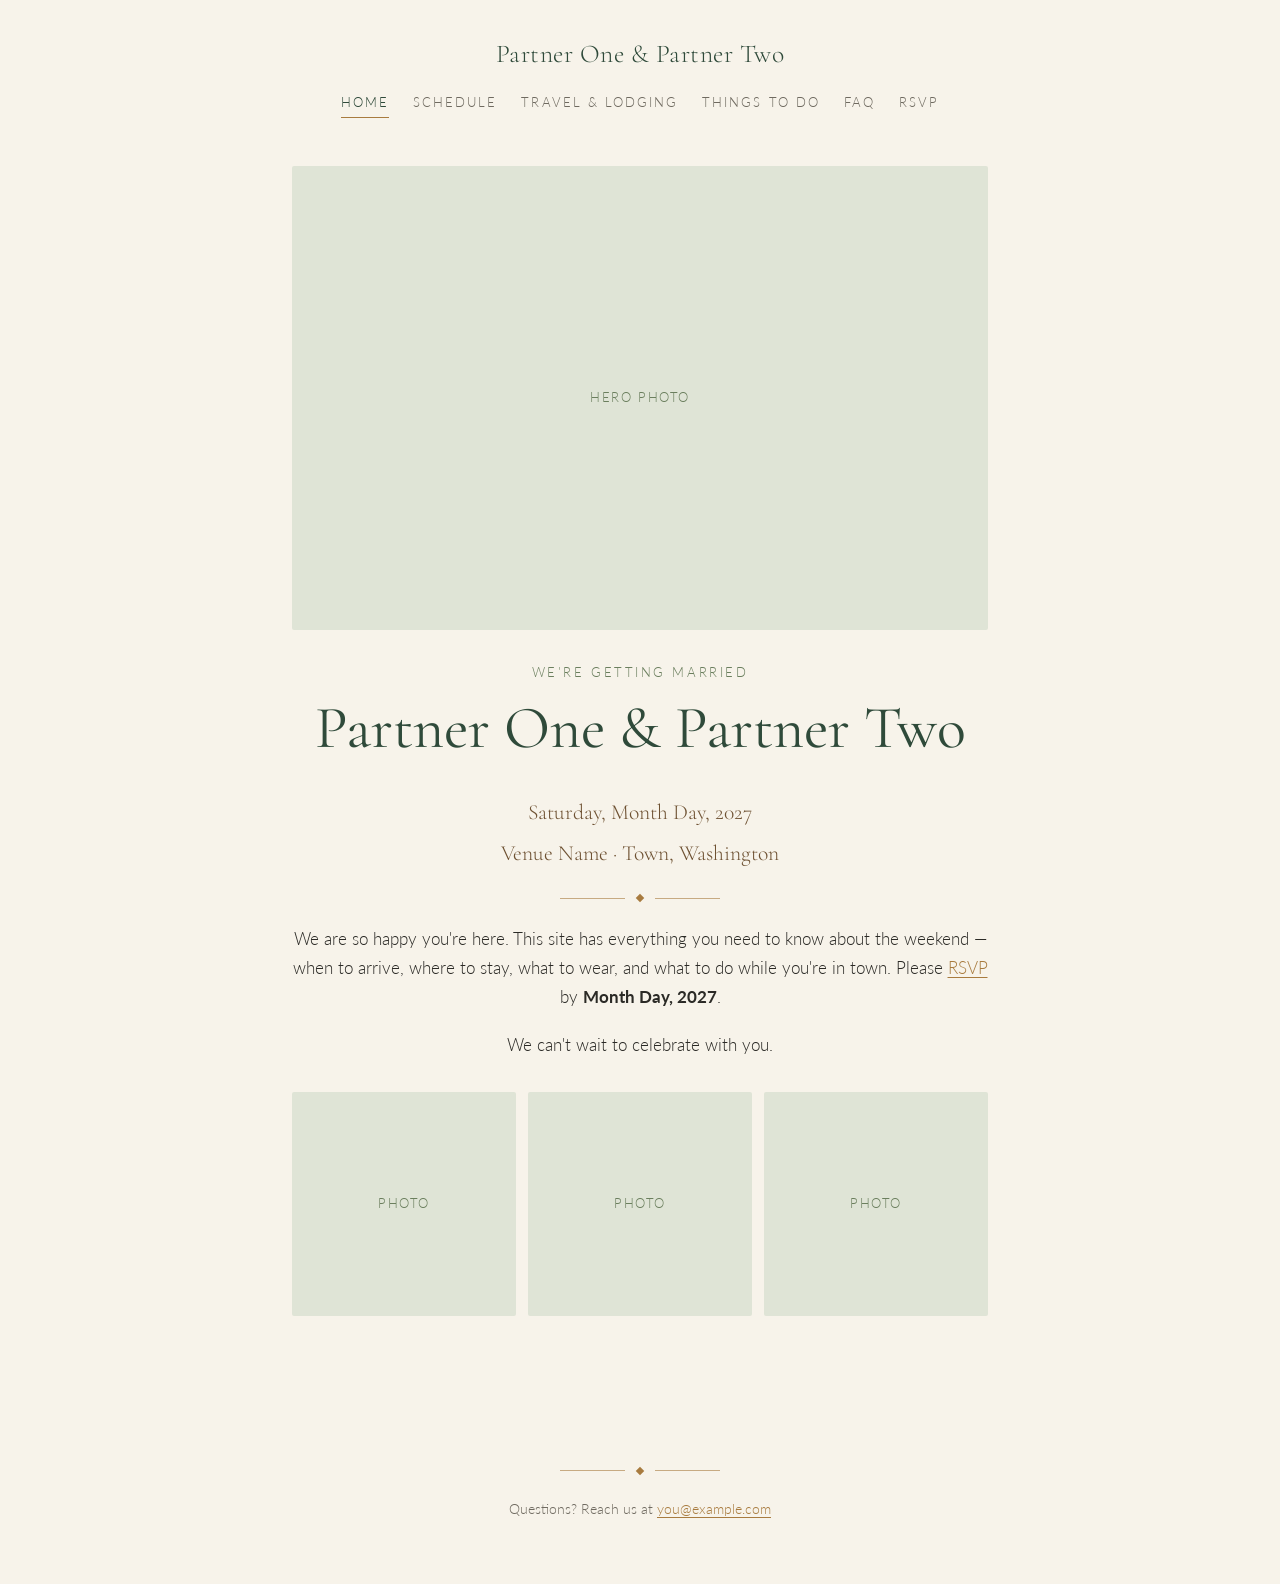
==== index.html @ 651605bc "Initial wedding site: six pages, PNW palette, custom RSVP form Co-Authored-By: Claude Opus 5.5 <nore" ====
<!DOCTYPE html>
<html lang="en">
<head>
  <meta charset="utf-8">
  <meta name="viewport" content="width=device-width, initial-scale=1">
  <!-- Keeps the site out of Google/Bing search results -->
  <meta name="robots" content="noindex, nofollow">
  <title>Partner One &amp; Partner Two</title>
  <link rel="preconnect" href="https://fonts.googleapis.com">
  <link rel="preconnect" href="https://fonts.gstatic.com" crossorigin>
  <link href="https://fonts.googleapis.com/css2?family=Cormorant+Garamond:wght@400;500&family=Lato:wght@300;400;700&display=swap" rel="stylesheet">
  <link rel="stylesheet" href="css/style.css">
</head>
<body>

  <header class="site-header">
    <a class="site-title" href="index.html">Partner One &amp; Partner Two</a>
    <nav class="site-nav">
      <a href="index.html" aria-current="page">Home</a>
      <a href="schedule.html">Schedule</a>
      <a href="travel.html">Travel &amp; Lodging</a>
      <a href="things-to-do.html">Things to Do</a>
      <a href="faq.html">FAQ</a>
      <a href="rsvp.html">RSVP</a>
    </nav>
  </header>

  <main>
    <section class="hero">
      <!-- PHOTO: delete the placeholder div and un-comment the img line below -->
      <!-- <img class="ratio-wide" src="images/hero.jpg" alt="Hero photo"> -->
      <div class="photo-placeholder ratio-wide">Hero photo</div>

      <p class="eyebrow">We're getting married</p>
      <h1>Partner One &amp; Partner Two</h1>
      <p class="details">Saturday, Month Day, 2027</p>
      <p class="details">Venue Name &middot; Town, Washington</p>

      <div class="divider"><span></span></div>

      <p>We are so happy you're here. This site has everything you need to know about the
      weekend &mdash; when to arrive, where to stay, what to wear, and what to do while
      you're in town. Please <a href="rsvp.html">RSVP</a> by <strong>Month Day, 2027</strong>.</p>

      <p>We can't wait to celebrate with you.</p>
    </section>

    <div class="photo-row">
      <!-- PHOTO: delete the placeholder div and un-comment the img line below -->
      <!-- <img class="ratio-square" src="images/photo-1.jpg" alt="Photo"> -->
      <div class="photo-placeholder">Photo</div>
      <!-- PHOTO: delete the placeholder div and un-comment the img line below -->
      <!-- <img class="ratio-square" src="images/photo-2.jpg" alt="Photo"> -->
      <div class="photo-placeholder">Photo</div>
      <!-- PHOTO: delete the placeholder div and un-comment the img line below -->
      <!-- <img class="ratio-square" src="images/photo-3.jpg" alt="Photo"> -->
      <div class="photo-placeholder">Photo</div>
    </div>
  </main>

  <footer class="site-footer">
    <div class="divider"><span></span></div>
    <p>Questions? Reach us at <a href="mailto:you@example.com">you@example.com</a></p>
  </footer>
</body>
</html>
---- css/style.css ----
/* ==========================================================
   Wedding site styles
   Palette: Pacific Northwest greens + golden browns
   ========================================================== */

:root {
  --fir: #2f4a3a;         /* deep evergreen — headings, nav */
  --moss: #6b7f5e;        /* soft moss — accents */
  --sage: #dfe4d6;        /* pale sage — placeholder fills, panels */
  --gold: #a87b3f;        /* golden brown — links, rules */
  --bark: #6e5132;        /* darker brown — hover */
  --cream: #f7f3ea;       /* page background */
  --paper: #fffdf8;       /* cards */
  --ink: #2b2a26;         /* body text */
  --muted: #6f6a60;       /* secondary text */

  --serif: "Cormorant Garamond", Georgia, "Times New Roman", serif;
  --sans: "Lato", "Helvetica Neue", Arial, sans-serif;

  --max: 46rem;
}

* { box-sizing: border-box; }

html { -webkit-text-size-adjust: 100%; }

body {
  margin: 0;
  background: var(--cream);
  color: var(--ink);
  font-family: var(--sans);
  font-size: 1.0625rem;
  line-height: 1.7;
  font-weight: 300;
}

img { max-width: 100%; height: auto; display: block; }

a { color: var(--gold); text-decoration-thickness: 1px; text-underline-offset: 3px; }
a:hover { color: var(--bark); }

h1, h2, h3 {
  font-family: var(--serif);
  font-weight: 500;
  color: var(--fir);
  line-height: 1.2;
  margin: 0 0 0.5em;
}
h1 { font-size: clamp(2.4rem, 7vw, 3.75rem); font-weight: 400; }
h2 { font-size: clamp(1.7rem, 4.5vw, 2.25rem); margin-top: 2.25rem; }
h3 { font-size: 1.4rem; margin-top: 1.75rem; }

p { margin: 0 0 1.1em; }

strong { font-weight: 700; }

/* ---------- Header / nav ---------- */

.site-header {
  text-align: center;
  padding: 2rem 1rem 1rem;
}

.site-title {
  font-family: var(--serif);
  font-size: 1.6rem;
  color: var(--fir);
  text-decoration: none;
  letter-spacing: 0.02em;
}
.site-title:hover { color: var(--fir); }

.site-nav {
  margin-top: 0.75rem;
  display: flex;
  flex-wrap: wrap;
  justify-content: center;
  gap: 0.25rem 1.5rem;
}

.site-nav a {
  color: var(--muted);
  text-decoration: none;
  font-size: 0.8rem;
  letter-spacing: 0.16em;
  text-transform: uppercase;
  padding: 0.25rem 0;
  border-bottom: 1px solid transparent;
}
.site-nav a:hover { color: var(--fir); }
.site-nav a[aria-current="page"] {
  color: var(--fir);
  border-bottom-color: var(--gold);
}

/* ---------- Layout ---------- */

main {
  max-width: var(--max);
  margin: 0 auto;
  padding: 1rem 1.25rem 4rem;
}

.page-intro {
  text-align: center;
  margin: 1.5rem 0 2rem;
}
.page-intro p { color: var(--muted); }

/* Thin gold divider with a small center diamond */
.divider {
  display: flex;
  align-items: center;
  gap: 0.75rem;
  max-width: 10rem;
  margin: 1.5rem auto;
  color: var(--gold);
}
.divider::before, .divider::after {
  content: "";
  flex: 1;
  height: 1px;
  background: currentColor;
  opacity: 0.6;
}
.divider span {
  width: 6px; height: 6px;
  background: currentColor;
  transform: rotate(45deg);
}

/* ---------- Home hero ---------- */

.hero {
  text-align: center;
  margin-top: 1rem;
}
.hero .photo-placeholder, .hero img { margin-bottom: 2rem; }
.hero .eyebrow {
  font-size: 0.8rem;
  letter-spacing: 0.2em;
  text-transform: uppercase;
  color: var(--moss);
  margin-bottom: 0.5rem;
}
.hero .details {
  font-family: var(--serif);
  font-size: 1.35rem;
  color: var(--bark);
  margin: 0.25rem 0;
}

/* ---------- Photos & placeholders ---------- */

.photo {
  border-radius: 2px;
  overflow: hidden;
}

/* Placeholder box — delete these once real photos are in */
.photo-placeholder {
  display: flex;
  align-items: center;
  justify-content: center;
  background: var(--sage);
  color: var(--moss);
  font-size: 0.8rem;
  letter-spacing: 0.12em;
  text-transform: uppercase;
  border-radius: 2px;
  aspect-ratio: 1 / 1;
  width: 100%;
}

.ratio-wide   { aspect-ratio: 3 / 2; }
.ratio-banner { aspect-ratio: 16 / 7; }

img.ratio-wide, img.ratio-banner, img.ratio-square {
  width: 100%;
  object-fit: cover;
}
img.ratio-square { aspect-ratio: 1 / 1; }

.photo-row {
  display: grid;
  grid-template-columns: repeat(3, 1fr);
  gap: 0.75rem;
  margin: 2rem 0;
}
@media (max-width: 520px) {
  .photo-row { gap: 0.5rem; }
}

figure { margin: 2rem 0; }
figcaption {
  font-size: 0.85rem;
  color: var(--muted);
  text-align: center;
  margin-top: 0.5rem;
}

/* ---------- Schedule ---------- */

.timeline {
  list-style: none;
  padding: 0;
  margin: 1.5rem 0;
}
.timeline li {
  display: grid;
  grid-template-columns: 7rem 1fr;
  gap: 1.25rem;
  padding: 1.25rem 0;
  border-top: 1px solid rgba(168, 123, 63, 0.3);
}
.timeline li:last-child { border-bottom: 1px solid rgba(168, 123, 63, 0.3); }
.timeline .time {
  font-family: var(--serif);
  font-size: 1.25rem;
  color: var(--gold);
}
.timeline h3 { margin: 0 0 0.25rem; font-size: 1.3rem; }
.timeline p { margin: 0; color: var(--muted); }
@media (max-width: 520px) {
  .timeline li { grid-template-columns: 1fr; gap: 0.25rem; }
}

/* ---------- Cards (lodging, activities) ---------- */

.cards {
  display: grid;
  grid-template-columns: repeat(auto-fit, minmax(14rem, 1fr));
  gap: 1rem;
  margin: 1.5rem 0;
}
.card {
  background: var(--paper);
  border: 1px solid rgba(47, 74, 58, 0.12);
  padding: 1.25rem 1.25rem 0.5rem;
  border-radius: 2px;
}
.card h3 { margin-top: 0; font-size: 1.3rem; }
.card .meta {
  font-size: 0.8rem;
  letter-spacing: 0.1em;
  text-transform: uppercase;
  color: var(--moss);
  margin-bottom: 0.5rem;
}

/* ---------- FAQ ---------- */

.faq details {
  border-top: 1px solid rgba(168, 123, 63, 0.3);
  padding: 1rem 0;
}
.faq details:last-child { border-bottom: 1px solid rgba(168, 123, 63, 0.3); }
.faq summary {
  font-family: var(--serif);
  font-size: 1.3rem;
  color: var(--fir);
  cursor: pointer;
  list-style: none;
  display: flex;
  justify-content: space-between;
  gap: 1rem;
}
.faq summary::-webkit-details-marker { display: none; }
.faq summary::after {
  content: "+";
  color: var(--gold);
  font-family: var(--sans);
  font-weight: 300;
}
.faq details[open] summary::after { content: "–"; }
.faq details p { margin: 0.75rem 0 0; }

/* ---------- RSVP form ---------- */

.rsvp-form {
  background: var(--paper);
  border: 1px solid rgba(47, 74, 58, 0.12);
  padding: 2rem 1.5rem;
  border-radius: 2px;
}

.field { margin-bottom: 1.5rem; }
.field > label,
.field > legend {
  display: block;
  font-size: 0.8rem;
  letter-spacing: 0.14em;
  text-transform: uppercase;
  color: var(--fir);
  margin-bottom: 0.5rem;
  font-weight: 400;
}
fieldset.field { border: 0; padding: 0; margin-left: 0; margin-right: 0; }

.rsvp-form input[type="text"],
.rsvp-form input[type="email"],
.rsvp-form input[type="number"],
.rsvp-form select,
.rsvp-form textarea {
  width: 100%;
  font: inherit;
  color: var(--ink);
  background: var(--cream);
  border: 1px solid rgba(47, 74, 58, 0.25);
  border-radius: 2px;
  padding: 0.65rem 0.75rem;
}
.rsvp-form textarea { min-height: 6rem; resize: vertical; }
.rsvp-form input:focus,
.rsvp-form select:focus,
.rsvp-form textarea:focus {
  outline: none;
  border-color: var(--gold);
  box-shadow: 0 0 0 3px rgba(168, 123, 63, 0.18);
}

.field > label.choice {
  font-size: 1rem;
  letter-spacing: normal;
  text-transform: none;
  color: var(--ink);
  font-weight: 300;
}
.choice {
  display: flex;
  align-items: center;
  gap: 0.6rem;
  margin: 0.35rem 0;
  cursor: pointer;
}
.choice input { accent-color: var(--fir); width: 1.05rem; height: 1.05rem; }

.button {
  display: inline-block;
  font: inherit;
  font-size: 0.85rem;
  letter-spacing: 0.18em;
  text-transform: uppercase;
  color: var(--paper);
  background: var(--fir);
  border: 0;
  border-radius: 2px;
  padding: 0.9rem 2rem;
  cursor: pointer;
}
.button:hover { background: var(--moss); }
.button:disabled { opacity: 0.6; cursor: default; }

.form-message {
  text-align: center;
  padding: 2rem 1rem;
}
.form-message h2 { margin-top: 0; }
.form-error { color: #9a3b2b; margin-top: 1rem; }

/* ---------- Footer ---------- */

.site-footer {
  text-align: center;
  color: var(--muted);
  font-size: 0.85rem;
  padding: 2rem 1rem 3rem;
}

[hidden] { display: none !important; }
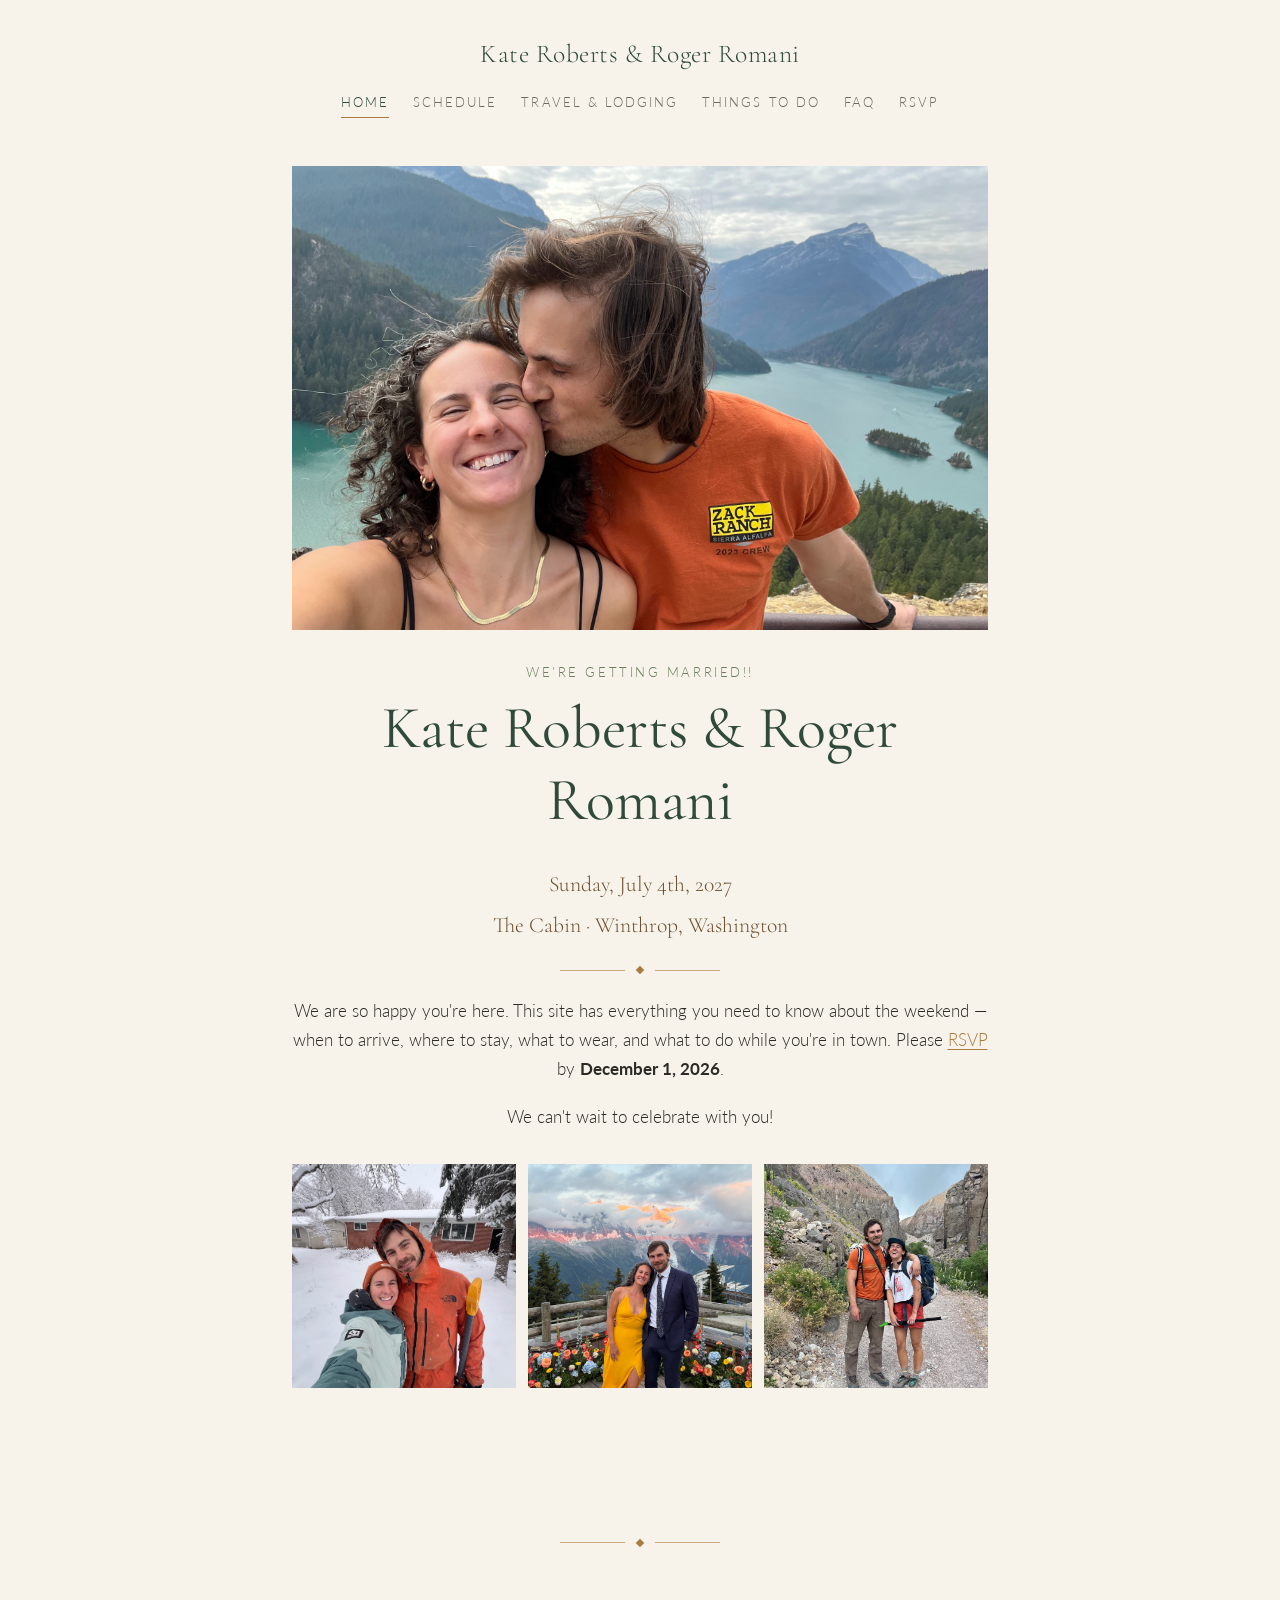
==== commit 8634e894: "Add real content and photos, reformat outdoor activities, hide footer contact Co-Authored-By: Claude" ====
--- a/index.html
+++ b/index.html
@@ -5,7 +5,7 @@
   <meta name="viewport" content="width=device-width, initial-scale=1">
   <!-- Keeps the site out of Google/Bing search results -->
   <meta name="robots" content="noindex, nofollow">
-  <title>Partner One &amp; Partner Two</title>
+  <title> Kate &amp; Roger Get Married </title>
   <link rel="preconnect" href="https://fonts.googleapis.com">
   <link rel="preconnect" href="https://fonts.gstatic.com" crossorigin>
   <link href="https://fonts.googleapis.com/css2?family=Cormorant+Garamond:wght@400;500&family=Lato:wght@300;400;700&display=swap" rel="stylesheet">
@@ -14,7 +14,7 @@
 <body>
 
   <header class="site-header">
-    <a class="site-title" href="index.html">Partner One &amp; Partner Two</a>
+    <a class="site-title" href="index.html"> Kate Roberts &amp; Roger Romani </a>
     <nav class="site-nav">
       <a href="index.html" aria-current="page">Home</a>
       <a href="schedule.html">Schedule</a>
@@ -28,39 +28,39 @@
   <main>
     <section class="hero">
       <!-- PHOTO: delete the placeholder div and un-comment the img line below -->
-      <!-- <img class="ratio-wide" src="images/hero.jpg" alt="Hero photo"> -->
-      <div class="photo-placeholder ratio-wide">Hero photo</div>
+      <img class="ratio-wide" src="images/IMG_8754.jpg" alt="Hero photo">
+      <!-- <div class="photo-placeholder ratio-wide">Hero photo</div> -->
 
-      <p class="eyebrow">We're getting married</p>
-      <h1>Partner One &amp; Partner Two</h1>
-      <p class="details">Saturday, Month Day, 2027</p>
-      <p class="details">Venue Name &middot; Town, Washington</p>
+      <p class="eyebrow">We're getting married!!</p>
+      <h1> Kate Roberts &amp; Roger Romani </h1>
+      <p class="details">Sunday, July 4th, 2027</p>
+      <p class="details">The Cabin &middot; Winthrop, Washington</p>
 
       <div class="divider"><span></span></div>
 
       <p>We are so happy you're here. This site has everything you need to know about the
       weekend &mdash; when to arrive, where to stay, what to wear, and what to do while
-      you're in town. Please <a href="rsvp.html">RSVP</a> by <strong>Month Day, 2027</strong>.</p>
+      you're in town. Please <a href="rsvp.html">RSVP</a> by <strong>December 1, 2026</strong>.</p>
 
-      <p>We can't wait to celebrate with you.</p>
+      <p>We can't wait to celebrate with you!</p>
     </section>
 
     <div class="photo-row">
       <!-- PHOTO: delete the placeholder div and un-comment the img line below -->
-      <!-- <img class="ratio-square" src="images/photo-1.jpg" alt="Photo"> -->
-      <div class="photo-placeholder">Photo</div>
+      <img class="ratio-square" src="images/IMG_7352.jpg" alt="Photo">
+      <!-- <div class="photo-placeholder">Photo</div> -->
       <!-- PHOTO: delete the placeholder div and un-comment the img line below -->
-      <!-- <img class="ratio-square" src="images/photo-2.jpg" alt="Photo"> -->
-      <div class="photo-placeholder">Photo</div>
+      <img class="ratio-square" src="images/IMG_3653.jpg" alt="Photo">
+      <!-- <div class="photo-placeholder">Photo</div> -->
       <!-- PHOTO: delete the placeholder div and un-comment the img line below -->
-      <!-- <img class="ratio-square" src="images/photo-3.jpg" alt="Photo"> -->
-      <div class="photo-placeholder">Photo</div>
+      <img class="ratio-square" src="images/IMG_7271.jpg" alt="Photo">
+      <!-- <div class="photo-placeholder">Photo</div> -->
     </div>
   </main>
 
   <footer class="site-footer">
     <div class="divider"><span></span></div>
-    <p>Questions? Reach us at <a href="mailto:you@example.com">you@example.com</a></p>
+    <!-- <p>Questions? Reach us at <a href="mailto:you@example.com">you@example.com</a></p> -->
   </footer>
 </body>
 </html>
--- a/css/style.css
+++ b/css/style.css
@@ -368,3 +368,44 @@
 }
 
 [hidden] { display: none !important; }
+
+/* Activity options inside a schedule item (e.g. hiking / climbing) */
+.timeline .activity {
+  border-left: 2px solid var(--gold);
+  padding: 0.1rem 0 0.1rem 1rem;
+  margin-top: 1.25rem;
+}
+.timeline .activity p { margin-top: 0.4rem; }
+.activity-type {
+  font-size: 0.75rem;
+  letter-spacing: 0.16em;
+  text-transform: uppercase;
+  color: var(--moss) !important;
+  margin: 0 !important;
+}
+.activity h4 {
+  font-family: var(--serif);
+  font-weight: 500;
+  font-size: 1.2rem;
+  color: var(--fir);
+  margin: 0.1rem 0 0;
+}
+.activity-stats { font-size: 0.9rem; color: var(--bark) !important; }
+.routes {
+  list-style: none;
+  padding: 0;
+  margin: 0.5rem 0 0;
+}
+.routes li {
+  display: flex;
+  justify-content: space-between;
+  gap: 1rem;
+  padding: 0.35rem 0;
+  border-bottom: 1px dotted rgba(168, 123, 63, 0.4);
+  color: var(--ink);
+}
+.routes .grade {
+  color: var(--bark);
+  font-size: 0.9rem;
+  white-space: nowrap;
+}
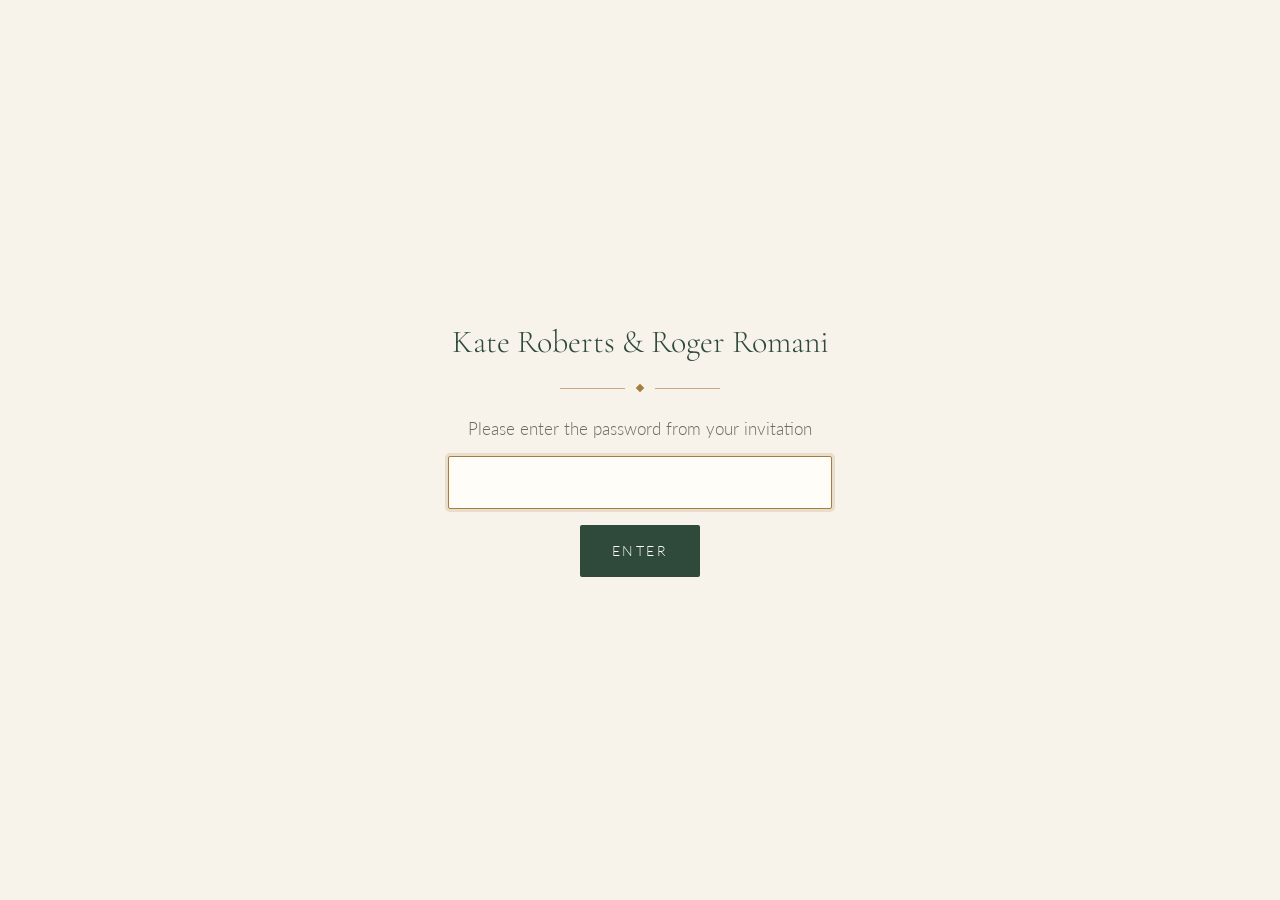
==== commit 40544f12: "Add password screen; fix placeholder names on schedule and things-to-do Co-Authored-By: Claude Opus " ====
--- a/index.html
+++ b/index.html
@@ -10,6 +10,7 @@
   <link rel="preconnect" href="https://fonts.gstatic.com" crossorigin>
   <link href="https://fonts.googleapis.com/css2?family=Cormorant+Garamond:wght@400;500&family=Lato:wght@300;400;700&display=swap" rel="stylesheet">
   <link rel="stylesheet" href="css/style.css">
+  <script src="js/gate.js"></script>
 </head>
 <body>
 
--- a/css/style.css
+++ b/css/style.css
@@ -409,3 +409,48 @@
   font-size: 0.9rem;
   white-space: nowrap;
 }
+
+/* ---------- Password screen ---------- */
+
+html.locked body > *:not(.gate) { display: none; }
+
+.gate {
+  min-height: 100vh;
+  display: flex;
+  align-items: center;
+  justify-content: center;
+  padding: 1.5rem;
+}
+.gate-form {
+  width: 100%;
+  max-width: 24rem;
+  text-align: center;
+}
+.gate-title {
+  font-family: var(--serif);
+  font-size: 2rem;
+  color: var(--fir);
+  line-height: 1.2;
+  margin: 0;
+}
+.gate-form label {
+  display: block;
+  color: var(--muted);
+  margin-bottom: 0.75rem;
+}
+.gate-form input {
+  width: 100%;
+  font: inherit;
+  text-align: center;
+  color: var(--ink);
+  background: var(--paper);
+  border: 1px solid rgba(47, 74, 58, 0.25);
+  border-radius: 2px;
+  padding: 0.7rem 0.75rem;
+  margin-bottom: 1rem;
+}
+.gate-form input:focus {
+  outline: none;
+  border-color: var(--gold);
+  box-shadow: 0 0 0 3px rgba(168, 123, 63, 0.18);
+}
